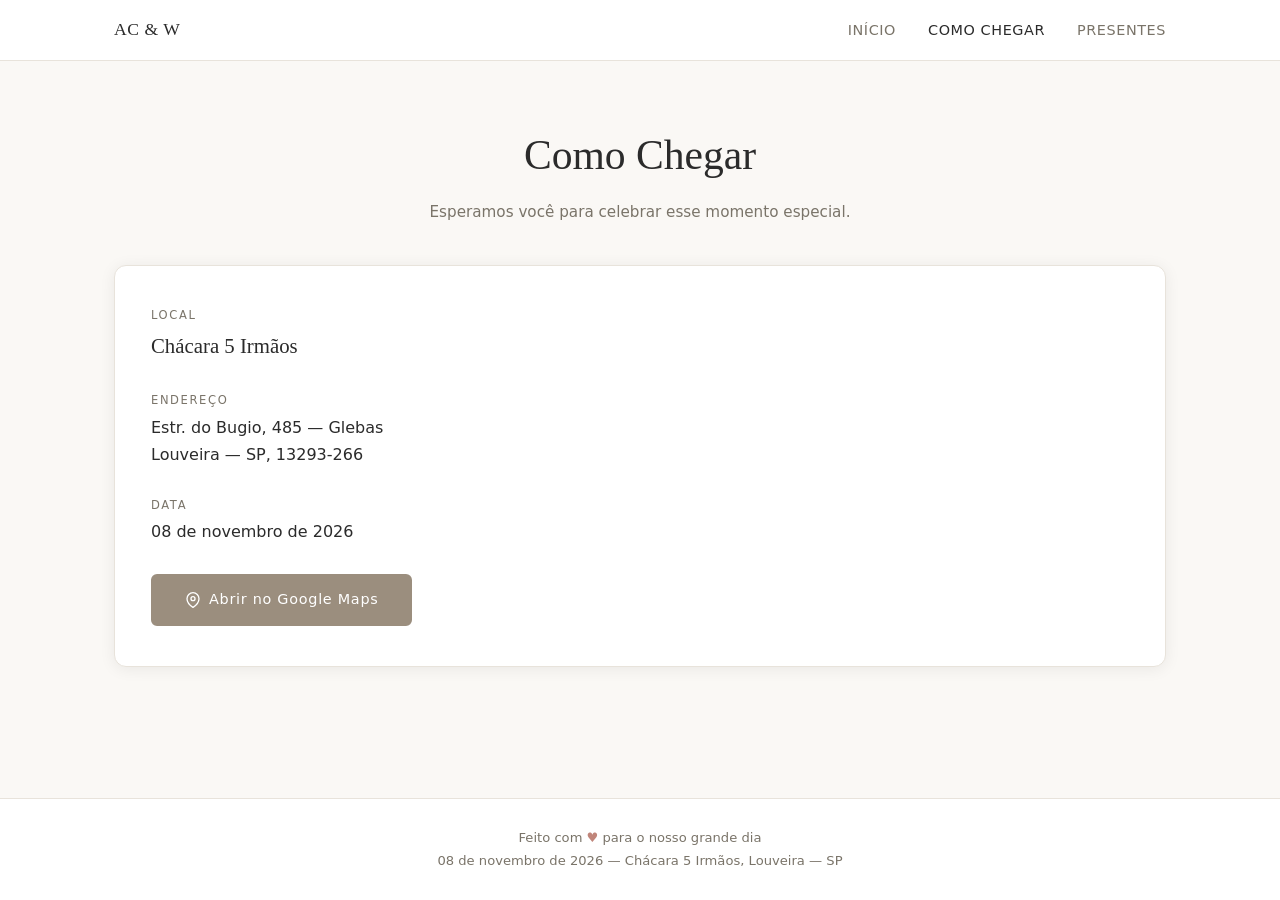
==== como-chegar.html @ 6558b36c "Initial commit" ====
<!DOCTYPE html>
<html lang="pt-BR">
<head>
  <meta charset="UTF-8" />
  <meta name="viewport" content="width=device-width, initial-scale=1.0" />
  <title>Como Chegar — Ana Carolina &amp; Welliton</title>
  <meta name="description" content="Como chegar ao casamento de Ana Carolina e Welliton — Chácara 5 Irmãos, Louveira, São Paulo." />
  <link rel="stylesheet" href="assets/css/style.css" />
</head>
<body>

  <!-- Navegação -->
  <nav class="nav" aria-label="Navegação principal">
    <div class="container nav__inner">
      <a href="index.html" class="nav__brand">AC &amp; W</a>
      <ul class="nav__links">
        <li><a href="index.html">Início</a></li>
        <li><a href="como-chegar.html" class="active" aria-current="page">Como Chegar</a></li>
        <li><a href="presentes.html">Presentes</a></li>
      </ul>
    </div>
  </nav>

  <main>
    <!-- Cabeçalho -->
    <header class="page-header">
      <h1 class="page-header__title">Como Chegar</h1>
      <p class="page-header__sub">Esperamos você para celebrar esse momento especial.</p>
    </header>

    <!-- Conteúdo -->
    <section class="directions-section">
      <div class="container">

        <!-- Card de endereço -->
        <div class="directions-card">

          <div class="directions-info">
            <div class="directions-block">
              <h2 class="directions-heading">Local</h2>
              <p class="directions-place">Chácara 5 Irmãos</p>
            </div>

            <div class="directions-block">
              <h2 class="directions-heading">Endereço</h2>
              <address class="directions-address">
                Estr. do Bugio, 485 — Glebas<br />
                Louveira — SP, 13293-266
              </address>
            </div>

            <div class="directions-block">
              <h2 class="directions-heading">Data</h2>
              <p>08 de novembro de 2026</p>
            </div>

            <a
              href="https://maps.app.goo.gl/1CJWMGiXj3eFifGW7"
              target="_blank"
              rel="noopener noreferrer"
              class="btn btn-primary directions-btn"
            >
              <svg width="16" height="16" viewBox="0 0 24 24" fill="none"
                   stroke="currentColor" stroke-width="2" stroke-linecap="round"
                   stroke-linejoin="round" aria-hidden="true">
                <path d="M21 10c0 7-9 13-9 13S3 17 3 10a9 9 0 0 1 18 0z"/>
                <circle cx="12" cy="10" r="3"/>
              </svg>
              Abrir no Google Maps
            </a>
          </div>

          <!-- Mapa incorporado -->
          <div class="directions-map">
            <iframe
              title="Mapa — Chácara 5 Irmãos, Louveira"
              src="https://maps.google.com/maps?q=Estr.+do+Bugio,+485,+Louveira,+SP,+13293-266&t=&z=15&ie=UTF8&iwloc=&output=embed"
              allowfullscreen
              loading="lazy"
              referrerpolicy="no-referrer-when-downgrade"
            ></iframe>
          </div>

        </div>

      </div>
    </section>
  </main>

  <!-- Rodapé -->
  <footer class="footer">
    <p class="footer__text">
      Feito com <span class="footer__heart" aria-label="amor">♥</span> para o nosso grande dia<br />
      08 de novembro de 2026 &mdash; Chácara 5 Irmãos, Louveira &mdash; SP
    </p>
  </footer>

</body>
</html>
---- assets/css/style.css ----
/* ============================================================
   Site de Casamento — Ana Carolina & Welliton
   Estilo: Moderno e minimalista
   ============================================================ */

/* ---------- Reset & base ---------- */
*, *::before, *::after {
  box-sizing: border-box;
  margin: 0;
  padding: 0;
}

:root {
  --color-bg:       #faf8f5;
  --color-surface:  #ffffff;
  --color-text:     #2b2b2b;
  --color-muted:    #7a7469;
  --color-accent:   #9b8e7e;   /* sage/taupe */
  --color-accent-h: #7a6d5e;   /* hover */
  --color-border:   #e8e3db;
  --color-tag:      #f0ece5;

  --font-sans: "Segoe UI", system-ui, -apple-system, sans-serif;
  --font-serif: Georgia, "Times New Roman", serif;

  --radius: 12px;
  --radius-sm: 6px;
  --shadow: 0 2px 16px rgba(0,0,0,.07);
  --transition: 180ms ease;
}

html {
  font-size: 16px;
  scroll-behavior: smooth;
}

body {
  font-family: var(--font-sans);
  background-color: var(--color-bg);
  color: var(--color-text);
  line-height: 1.65;
  min-height: 100vh;
  display: flex;
  flex-direction: column;
}

img {
  max-width: 100%;
  display: block;
}

a {
  color: var(--color-accent);
  text-decoration: none;
  transition: color var(--transition);
}

a:hover {
  color: var(--color-accent-h);
}

/* ---------- Layout helpers ---------- */
.container {
  width: 100%;
  max-width: 1100px;
  margin: 0 auto;
  padding: 0 24px;
}

main {
  flex: 1;
}

/* ---------- Navigation ---------- */
.nav {
  background: var(--color-surface);
  border-bottom: 1px solid var(--color-border);
  position: sticky;
  top: 0;
  z-index: 100;
}

.nav__inner {
  display: flex;
  align-items: center;
  justify-content: space-between;
  height: 60px;
}

.nav__brand {
  font-family: var(--font-serif);
  font-size: 1.1rem;
  color: var(--color-text);
  letter-spacing: .03em;
}

.nav__links {
  display: flex;
  gap: 32px;
  list-style: none;
}

.nav__links a {
  font-size: .9rem;
  color: var(--color-muted);
  letter-spacing: .04em;
  text-transform: uppercase;
  transition: color var(--transition);
}

.nav__links a:hover,
.nav__links a.active {
  color: var(--color-text);
}

/* ---------- Hero (index.html) ---------- */
.hero {
  display: flex;
  flex-direction: column;
  align-items: center;
  justify-content: center;
  text-align: center;
  padding: 100px 24px 80px;
  gap: 20px;
}

.hero__eyebrow {
  font-size: .8rem;
  letter-spacing: .18em;
  text-transform: uppercase;
  color: var(--color-accent);
}

.hero__names {
  font-family: var(--font-serif);
  font-size: clamp(2.4rem, 6vw, 4rem);
  font-weight: 400;
  line-height: 1.2;
  color: var(--color-text);
}

.hero__ampersand {
  display: block;
  font-size: .55em;
  color: var(--color-accent);
  margin: .1em 0;
}

.hero__divider {
  width: 48px;
  height: 1px;
  background: var(--color-accent);
  margin: 8px auto;
}

.hero__date {
  font-family: var(--font-serif);
  font-size: 1.25rem;
  color: var(--color-text);
  letter-spacing: .04em;
}

.hero__location {
  font-size: .95rem;
  color: var(--color-muted);
  display: flex;
  align-items: center;
  gap: 6px;
  text-decoration: none;
  transition: color var(--transition);
}

.hero__location:hover {
  color: var(--color-accent);
}

.hero__location svg {
  flex-shrink: 0;
}

.hero__cta {
  margin-top: 16px;
}

/* Countdown */
.countdown {
  display: flex;
  gap: 28px;
  justify-content: center;
  flex-wrap: wrap;
  margin-top: 8px;
}

.countdown__item {
  display: flex;
  flex-direction: column;
  align-items: center;
  gap: 2px;
}

.countdown__num {
  font-family: var(--font-serif);
  font-size: 2.4rem;
  line-height: 1;
  color: var(--color-text);
  min-width: 56px;
  text-align: center;
}

.countdown__label {
  font-size: .7rem;
  letter-spacing: .12em;
  text-transform: uppercase;
  color: var(--color-muted);
}

.countdown__sep {
  font-size: 1.8rem;
  color: var(--color-border);
  padding-top: 4px;
}

/* ---------- Buttons ---------- */
.btn {
  display: inline-block;
  padding: 12px 32px;
  border-radius: var(--radius-sm);
  font-size: .9rem;
  font-weight: 500;
  letter-spacing: .05em;
  cursor: pointer;
  transition: background var(--transition), color var(--transition), border-color var(--transition);
  text-decoration: none;
}

.btn-primary {
  background: var(--color-accent);
  color: #fff;
  border: 2px solid var(--color-accent);
}

.btn-primary:hover {
  background: var(--color-accent-h);
  border-color: var(--color-accent-h);
  color: #fff;
}

.btn-outline {
  background: transparent;
  color: var(--color-accent);
  border: 2px solid var(--color-accent);
}

.btn-outline:hover {
  background: var(--color-accent);
  color: #fff;
}

/* ---------- Page header ---------- */
.page-header {
  text-align: center;
  padding: 60px 24px 40px;
}

.page-header__title {
  font-family: var(--font-serif);
  font-size: clamp(1.8rem, 4vw, 2.6rem);
  font-weight: 400;
  color: var(--color-text);
}

.page-header__sub {
  margin-top: 10px;
  color: var(--color-muted);
  font-size: .95rem;
}

/* ---------- Gifts grid (presentes.html) ---------- */
.gifts-section {
  padding: 0 0 80px;
}

#gifts-grid {
  display: grid;
  grid-template-columns: repeat(auto-fill, minmax(260px, 1fr));
  gap: 28px;
}

.gift-card {
  background: var(--color-surface);
  border: 1px solid var(--color-border);
  border-radius: var(--radius);
  overflow: hidden;
  display: flex;
  flex-direction: column;
  box-shadow: var(--shadow);
  transition: transform var(--transition), box-shadow var(--transition);
}

.gift-card:hover {
  transform: translateY(-3px);
  box-shadow: 0 6px 24px rgba(0,0,0,.1);
}

.gift-img-wrap {
  width: 100%;
  aspect-ratio: 4 / 3;
  overflow: hidden;
  background: var(--color-tag);
}

.gift-img-wrap img {
  width: 100%;
  height: 100%;
  object-fit: cover;
  transition: transform 300ms ease;
}

.gift-card:hover .gift-img-wrap img {
  transform: scale(1.04);
}

.gift-body {
  padding: 20px;
  display: flex;
  flex-direction: column;
  flex: 1;
  gap: 8px;
}

.gift-title {
  font-family: var(--font-serif);
  font-size: 1.1rem;
  font-weight: 400;
  color: var(--color-text);
}

.gift-desc {
  font-size: .88rem;
  color: var(--color-muted);
  line-height: 1.55;
  flex: 1;
}

.gift-price {
  font-size: 1.2rem;
  font-weight: 600;
  color: var(--color-text);
}

.gift-body .btn {
  align-self: flex-start;
  margin-top: 4px;
}

.empty-state {
  color: var(--color-muted);
  text-align: center;
  padding: 40px;
  grid-column: 1 / -1;
}

/* ---------- Payment page (pagamento.html) ---------- */
.payment-section {
  display: flex;
  flex-direction: column;
  align-items: center;
  padding: 20px 24px 80px;
  gap: 0;
}

.payment-card {
  background: var(--color-surface);
  border: 1px solid var(--color-border);
  border-radius: var(--radius);
  box-shadow: var(--shadow);
  padding: 40px 36px;
  max-width: 480px;
  width: 100%;
  display: flex;
  flex-direction: column;
  align-items: center;
  gap: 24px;
  text-align: center;
}

.payment-info {
  width: 100%;
}

.payment-gift-title {
  font-family: var(--font-serif);
  font-size: 1.4rem;
  font-weight: 400;
  margin: 6px 0 2px;
}

.payment-gift-price {
  font-size: 1.5rem;
  font-weight: 600;
  color: var(--color-accent);
}

.payment-no-gift {
  color: var(--color-muted);
  font-size: .95rem;
}

.qr-wrapper {
  padding: 16px;
  background: #fff;
  border: 1px solid var(--color-border);
  border-radius: var(--radius-sm);
  display: inline-block;
}

#qrcode img,
#qrcode canvas {
  border-radius: 4px;
}

.pix-label {
  font-size: .8rem;
  letter-spacing: .1em;
  text-transform: uppercase;
  color: var(--color-muted);
  width: 100%;
  text-align: left;
}

.pix-copy-row {
  display: flex;
  gap: 8px;
  width: 100%;
}

#pix-string {
  flex: 1;
  padding: 10px 12px;
  border: 1px solid var(--color-border);
  border-radius: var(--radius-sm);
  font-size: .78rem;
  font-family: monospace;
  color: var(--color-muted);
  background: var(--color-bg);
  overflow: hidden;
  text-overflow: ellipsis;
  white-space: nowrap;
  cursor: text;
  min-width: 0;
}

#copy-btn {
  padding: 10px 20px;
  white-space: nowrap;
  flex-shrink: 0;
}

#copy-feedback {
  font-size: .82rem;
  color: #4a7c59;
  font-weight: 500;
  min-height: 20px;
  transition: opacity var(--transition);
  opacity: 0;
}

#copy-feedback.visible {
  opacity: 1;
}

.payment-back {
  margin-top: 4px;
  font-size: .88rem;
  color: var(--color-muted);
}

.payment-back a {
  color: var(--color-accent);
}

/* ---------- Directions page (como-chegar.html) ---------- */
.directions-section {
  padding: 0 0 80px;
}

.directions-card {
  display: grid;
  grid-template-columns: 1fr 1fr;
  gap: 0;
  background: var(--color-surface);
  border: 1px solid var(--color-border);
  border-radius: var(--radius);
  overflow: hidden;
  box-shadow: var(--shadow);
}

.directions-info {
  padding: 40px 36px;
  display: flex;
  flex-direction: column;
  gap: 28px;
}

.directions-block {
  display: flex;
  flex-direction: column;
  gap: 4px;
}

.directions-heading {
  font-size: .72rem;
  letter-spacing: .14em;
  text-transform: uppercase;
  color: var(--color-muted);
  font-weight: 500;
  font-family: var(--font-sans);
}

.directions-place {
  font-family: var(--font-serif);
  font-size: 1.3rem;
  font-weight: 400;
}

.directions-address {
  font-style: normal;
  line-height: 1.7;
  color: var(--color-text);
}

.directions-btn {
  align-self: flex-start;
  display: inline-flex;
  align-items: center;
  gap: 8px;
  margin-top: auto;
}

.directions-map {
  min-height: 400px;
}

.directions-map iframe {
  width: 100%;
  height: 100%;
  min-height: 400px;
  border: none;
  display: block;
}

@media (max-width: 720px) {
  .directions-card {
    grid-template-columns: 1fr;
  }

  .directions-info {
    padding: 28px 20px;
  }

  .directions-map,
  .directions-map iframe {
    min-height: 300px;
  }
}

/* ---------- Footer ---------- */
.footer {
  background: var(--color-surface);
  border-top: 1px solid var(--color-border);
  text-align: center;
  padding: 28px 24px;
}

.footer__text {
  font-size: .82rem;
  color: var(--color-muted);
  line-height: 1.7;
}

.footer__heart {
  color: #c0857a;
}

/* ---------- Responsive ---------- */
@media (max-width: 600px) {
  .nav__links {
    gap: 18px;
  }

  .nav__links a {
    font-size: .8rem;
  }

  .hero {
    padding: 70px 20px 56px;
  }

  .payment-card {
    padding: 28px 20px;
  }

  .countdown__num {
    font-size: 1.8rem;
    min-width: 42px;
  }

  #gifts-grid {
    grid-template-columns: repeat(auto-fill, minmax(220px, 1fr));
    gap: 18px;
  }
}

@media (max-width: 400px) {
  #gifts-grid {
    grid-template-columns: 1fr;
  }
}
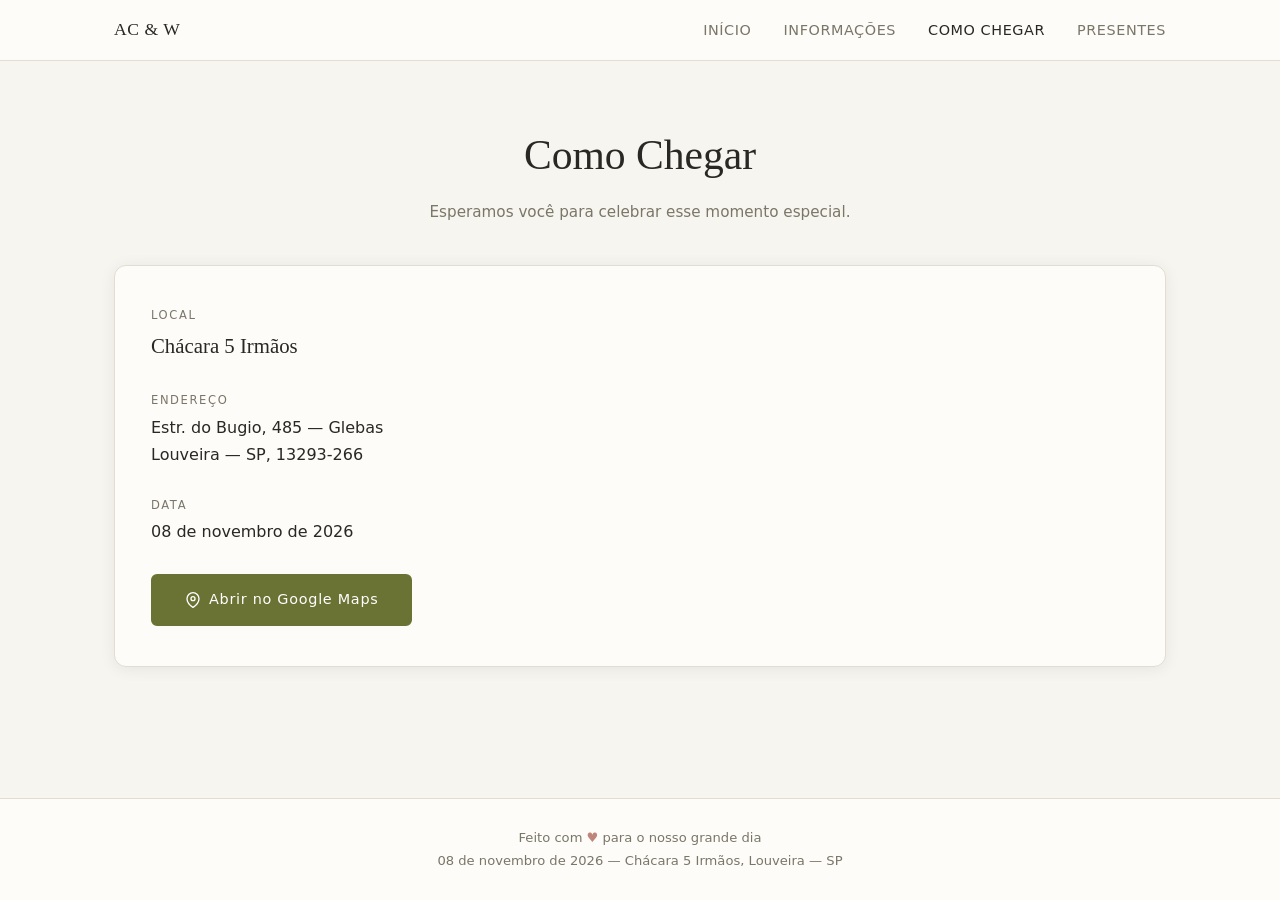
==== commit b2d00372: "Add página Informações" ====
--- a/como-chegar.html
+++ b/como-chegar.html
@@ -15,6 +15,7 @@
       <a href="index.html" class="nav__brand">AC &amp; W</a>
       <ul class="nav__links">
         <li><a href="index.html">Início</a></li>
+        <li><a href="informacoes.html">Informações</a></li>
         <li><a href="como-chegar.html" class="active" aria-current="page">Como Chegar</a></li>
         <li><a href="presentes.html">Presentes</a></li>
       </ul>
--- a/assets/css/style.css
+++ b/assets/css/style.css
@@ -11,14 +11,14 @@
 }
 
 :root {
-  --color-bg:       #faf8f5;
-  --color-surface:  #ffffff;
-  --color-text:     #2b2b2b;
-  --color-muted:    #7a7469;
-  --color-accent:   #9b8e7e;   /* sage/taupe */
-  --color-accent-h: #7a6d5e;   /* hover */
-  --color-border:   #e8e3db;
-  --color-tag:      #f0ece5;
+  --color-bg:       #f7f5ef;
+  --color-surface:  #fdfcf8;
+  --color-text:     #2a2824;
+  --color-muted:    #7a7668;
+  --color-accent:   #6b7334;   /* verde oliva do convite */
+  --color-accent-h: #545c28;   /* hover */
+  --color-border:   #e2ddd3;
+  --color-tag:      #eeeade;
 
   --font-sans: "Segoe UI", system-ui, -apple-system, sans-serif;
   --font-serif: Georgia, "Times New Roman", serif;
@@ -479,6 +479,65 @@
   color: var(--color-accent);
 }
 
+/* ---------- Info page (informacoes.html) ---------- */
+.info-section {
+  padding: 0 0 80px;
+}
+
+.info-grid {
+  display: grid;
+  grid-template-columns: repeat(auto-fill, minmax(240px, 1fr));
+  gap: 24px;
+}
+
+.info-card {
+  background: var(--color-surface);
+  border: 1px solid var(--color-border);
+  border-radius: var(--radius);
+  padding: 36px 28px;
+  display: flex;
+  flex-direction: column;
+  align-items: center;
+  text-align: center;
+  gap: 10px;
+  box-shadow: var(--shadow);
+}
+
+.info-icon {
+  width: 56px;
+  height: 56px;
+  border-radius: 50%;
+  background: var(--color-tag);
+  display: flex;
+  align-items: center;
+  justify-content: center;
+  color: var(--color-accent);
+  margin-bottom: 4px;
+  flex-shrink: 0;
+}
+
+.info-label {
+  font-family: var(--font-sans);
+  font-size: .7rem;
+  font-weight: 500;
+  letter-spacing: .14em;
+  text-transform: uppercase;
+  color: var(--color-muted);
+}
+
+.info-value {
+  font-family: var(--font-serif);
+  font-size: 1.2rem;
+  font-weight: 400;
+  color: var(--color-text);
+  line-height: 1.3;
+}
+
+.info-detail {
+  font-size: .85rem;
+  color: var(--color-muted);
+}
+
 /* ---------- Directions page (como-chegar.html) ---------- */
 .directions-section {
   padding: 0 0 80px;
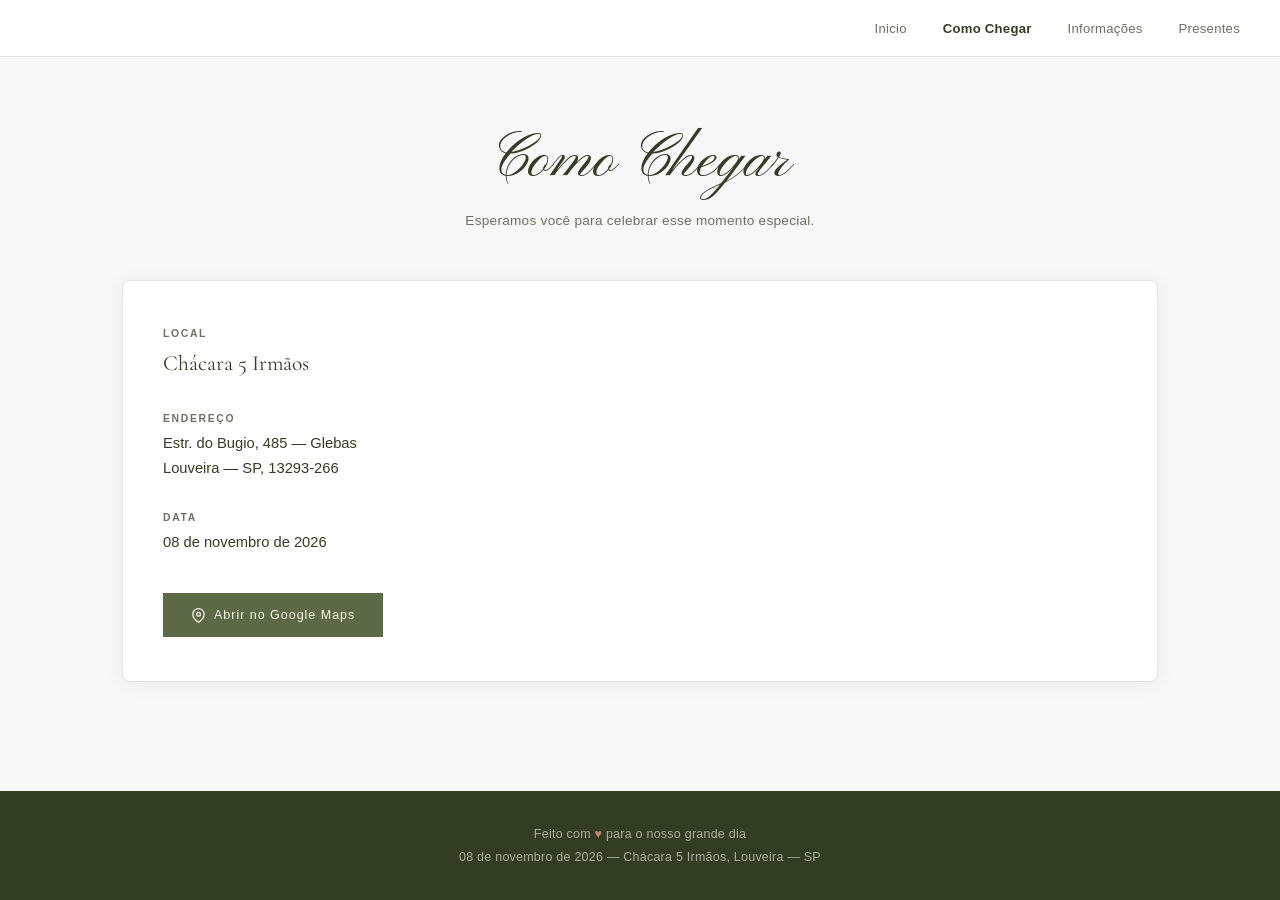
==== commit d39e891a: "Updated site" ====
--- a/como-chegar.html
+++ b/como-chegar.html
@@ -9,31 +9,26 @@
 </head>
 <body>
 
-  <!-- Navegação -->
   <nav class="nav" aria-label="Navegação principal">
-    <div class="container nav__inner">
-      <a href="index.html" class="nav__brand">AC &amp; W</a>
+    <div class="nav__inner">
       <ul class="nav__links">
-        <li><a href="index.html">Início</a></li>
+        <li><a href="index.html">Inicio</a></li>
+        <li><a href="como-chegar.html" class="active" aria-current="page">Como Chegar</a></li>
         <li><a href="informacoes.html">Informações</a></li>
-        <li><a href="como-chegar.html" class="active" aria-current="page">Como Chegar</a></li>
         <li><a href="presentes.html">Presentes</a></li>
       </ul>
     </div>
   </nav>
 
   <main>
-    <!-- Cabeçalho -->
     <header class="page-header">
       <h1 class="page-header__title">Como Chegar</h1>
       <p class="page-header__sub">Esperamos você para celebrar esse momento especial.</p>
     </header>
 
-    <!-- Conteúdo -->
     <section class="directions-section">
       <div class="container">
 
-        <!-- Card de endereço -->
         <div class="directions-card">
 
           <div class="directions-info">
@@ -52,7 +47,7 @@
 
             <div class="directions-block">
               <h2 class="directions-heading">Data</h2>
-              <p>08 de novembro de 2026</p>
+              <p style="font-family: var(--font-ui); font-size: .92rem; color: var(--color-text);">08 de novembro de 2026</p>
             </div>
 
             <a
@@ -61,7 +56,7 @@
               rel="noopener noreferrer"
               class="btn btn-primary directions-btn"
             >
-              <svg width="16" height="16" viewBox="0 0 24 24" fill="none"
+              <svg width="15" height="15" viewBox="0 0 24 24" fill="none"
                    stroke="currentColor" stroke-width="2" stroke-linecap="round"
                    stroke-linejoin="round" aria-hidden="true">
                 <path d="M21 10c0 7-9 13-9 13S3 17 3 10a9 9 0 0 1 18 0z"/>
@@ -71,7 +66,6 @@
             </a>
           </div>
 
-          <!-- Mapa incorporado -->
           <div class="directions-map">
             <iframe
               title="Mapa — Chácara 5 Irmãos, Louveira"
@@ -88,7 +82,6 @@
     </section>
   </main>
 
-  <!-- Rodapé -->
   <footer class="footer">
     <p class="footer__text">
       Feito com <span class="footer__heart" aria-label="amor">♥</span> para o nosso grande dia<br />
--- a/assets/css/style.css
+++ b/assets/css/style.css
@@ -1,7 +1,8 @@
 /* ============================================================
    Site de Casamento — Ana Carolina & Welliton
-   Estilo: Moderno e minimalista
    ============================================================ */
+
+@import url('https://fonts.googleapis.com/css2?family=Pinyon+Script&family=Cormorant+Garamond:ital,wght@0,300;0,400;1,300;1,400&display=swap');
 
 /* ---------- Reset & base ---------- */
 *, *::before, *::after {
@@ -11,21 +12,24 @@
 }
 
 :root {
-  --color-bg:       #f7f5ef;
-  --color-surface:  #fdfcf8;
-  --color-text:     #2a2824;
-  --color-muted:    #7a7668;
-  --color-accent:   #6b7334;   /* verde oliva do convite */
-  --color-accent-h: #545c28;   /* hover */
-  --color-border:   #e2ddd3;
+  --color-bg:       #f8f8f8;
+  --color-surface:  #ffffff;
+  --color-text:     #333d23;
+  --color-muted:    #6b7260;
+  --color-accent:   #5b6946;
+  --color-accent-h: #4a5637;
+  --color-dark:     #333d23;
+  --color-dark-text:#fefaee;
+  --color-border:   #e4e4e0;
   --color-tag:      #eeeade;
 
-  --font-sans: "Segoe UI", system-ui, -apple-system, sans-serif;
-  --font-serif: Georgia, "Times New Roman", serif;
-
-  --radius: 12px;
-  --radius-sm: 6px;
-  --shadow: 0 2px 16px rgba(0,0,0,.07);
+  --font-script: 'Pinyon Script', cursive;
+  --font-serif:  'Cormorant Garamond', Georgia, serif;
+  --font-ui:     -apple-system, BlinkMacSystemFont, "Segoe UI", sans-serif;
+
+  --radius: 8px;
+  --radius-sm: 4px;
+  --shadow: 0 2px 20px rgba(0,0,0,.06);
   --transition: 180ms ease;
 }
 
@@ -35,7 +39,7 @@
 }
 
 body {
-  font-family: var(--font-sans);
+  font-family: var(--font-ui);
   background-color: var(--color-bg);
   color: var(--color-text);
   line-height: 1.65;
@@ -44,32 +48,24 @@
   flex-direction: column;
 }
 
-img {
-  max-width: 100%;
-  display: block;
-}
+img { max-width: 100%; display: block; }
 
 a {
   color: var(--color-accent);
   text-decoration: none;
   transition: color var(--transition);
 }
-
-a:hover {
-  color: var(--color-accent-h);
-}
+a:hover { color: var(--color-accent-h); }
 
 /* ---------- Layout helpers ---------- */
 .container {
   width: 100%;
   max-width: 1100px;
   margin: 0 auto;
-  padding: 0 24px;
-}
-
-main {
-  flex: 1;
-}
+  padding: 0 32px;
+}
+
+main { flex: 1; }
 
 /* ---------- Navigation ---------- */
 .nav {
@@ -83,207 +79,287 @@
 .nav__inner {
   display: flex;
   align-items: center;
-  justify-content: space-between;
-  height: 60px;
-}
-
-.nav__brand {
-  font-family: var(--font-serif);
-  font-size: 1.1rem;
-  color: var(--color-text);
-  letter-spacing: .03em;
+  justify-content: flex-end;
+  height: 56px;
+  padding: 0 40px;
 }
 
 .nav__links {
   display: flex;
-  gap: 32px;
+  gap: 36px;
   list-style: none;
 }
 
 .nav__links a {
-  font-size: .9rem;
-  color: var(--color-muted);
-  letter-spacing: .04em;
-  text-transform: uppercase;
+  font-family: var(--font-ui);
+  font-size: .82rem;
+  color: var(--color-muted);
+  letter-spacing: .02em;
+  font-weight: 400;
   transition: color var(--transition);
 }
 
 .nav__links a:hover,
 .nav__links a.active {
   color: var(--color-text);
-}
-
-/* ---------- Hero (index.html) ---------- */
+  font-weight: 600;
+}
+
+/* ---------- Hero — two-column ---------- */
 .hero {
-  display: flex;
-  flex-direction: column;
+  display: grid;
+  grid-template-columns: 1fr 1fr;
+  min-height: calc(100vh - 56px);
+  background: var(--color-bg);
+  overflow: hidden;
+}
+
+.hero__image {
+  display: flex;
   align-items: center;
   justify-content: center;
-  text-align: center;
-  padding: 100px 24px 80px;
+  padding: 40px 20px 40px 60px;
+  overflow: hidden;
+}
+
+.hero__image img {
+  width: 100%;
+  max-width: 520px;
+  height: auto;
+  object-fit: contain;
+  object-position: center;
+}
+
+.hero__content {
+  display: flex;
+  flex-direction: column;
+  align-items: center;
+  justify-content: center;
+  text-align: center;
+  padding: 80px 60px 80px 20px;
   gap: 20px;
 }
 
 .hero__eyebrow {
-  font-size: .8rem;
-  letter-spacing: .18em;
-  text-transform: uppercase;
-  color: var(--color-accent);
+  font-family: var(--font-ui);
+  font-size: clamp(1rem, 1.8vw, 1.65rem);
+  letter-spacing: .22em;
+  text-transform: uppercase;
+  color: var(--color-text);
+  font-weight: 400;
 }
 
 .hero__names {
+  display: flex;
+  flex-direction: column;
+  align-items: center;
+  gap: 0;
+  line-height: 1;
+}
+
+.hero__name-line {
+  font-family: var(--font-script);
+  font-size: clamp(3.5rem, 7.8vw, 7.2rem);
+  font-weight: 400;
+  color: var(--color-text);
+  display: block;
+  line-height: 1.15;
+}
+
+.hero__ampersand {
+  font-family: var(--font-script);
+  font-size: clamp(2.8rem, 6vw, 5.5rem);
+  color: var(--color-text);
+  display: block;
+  line-height: 1.3;
+}
+
+.hero__tagline {
   font-family: var(--font-serif);
-  font-size: clamp(2.4rem, 6vw, 4rem);
+  font-size: clamp(1rem, 1.8vw, 1.65rem);
+  letter-spacing: .12em;
+  text-transform: uppercase;
+  color: var(--color-text);
+  font-weight: 400;
+  font-style: italic;
+}
+
+.hero__date-btn {
+  display: inline-block;
+  background: var(--color-accent);
+  color: var(--color-dark-text);
+  font-family: var(--font-ui);
+  font-size: clamp(1rem, 1.8vw, 1.65rem);
+  letter-spacing: .14em;
+  text-transform: uppercase;
+  font-weight: 400;
+  padding: 20px 48px;
+  text-decoration: none;
+  transition: background var(--transition);
+  margin-top: 4px;
+}
+
+.hero__date-btn:hover {
+  background: var(--color-accent-h);
+  color: var(--color-dark-text);
+}
+
+/* ---------- Dark band (section 2) ---------- */
+.dark-band {
+  background: var(--color-dark);
+  display: flex;
+  flex-direction: column;
+  align-items: center;
+  justify-content: center;
+  text-align: center;
+  padding: 64px 32px;
+  gap: 16px;
+  position: relative;
+  overflow: hidden;
+}
+
+.dark-band__flower {
+  width: 160px;
+  height: auto;
+  margin-bottom: 8px;
+}
+
+.dark-band__title {
+  font-family: var(--font-ui);
+  font-size: clamp(2rem, 4vw, 3.7rem);
+  letter-spacing: .12em;
+  text-transform: uppercase;
+  color: var(--color-dark-text);
   font-weight: 400;
   line-height: 1.2;
-  color: var(--color-text);
-}
-
-.hero__ampersand {
-  display: block;
-  font-size: .55em;
-  color: var(--color-accent);
-  margin: .1em 0;
-}
-
-.hero__divider {
-  width: 48px;
-  height: 1px;
-  background: var(--color-accent);
-  margin: 8px auto;
-}
-
-.hero__date {
-  font-family: var(--font-serif);
-  font-size: 1.25rem;
-  color: var(--color-text);
-  letter-spacing: .04em;
-}
-
-.hero__location {
-  font-size: .95rem;
-  color: var(--color-muted);
-  display: flex;
-  align-items: center;
-  gap: 6px;
-  text-decoration: none;
-  transition: color var(--transition);
-}
-
-.hero__location:hover {
-  color: var(--color-accent);
-}
-
-.hero__location svg {
-  flex-shrink: 0;
-}
-
-.hero__cta {
-  margin-top: 16px;
-}
-
-/* Countdown */
+}
+
+.dark-band__sub {
+  font-family: var(--font-ui);
+  font-size: clamp(1.1rem, 2.2vw, 2rem);
+  letter-spacing: .14em;
+  text-transform: uppercase;
+  color: rgba(254,250,238,.7);
+  font-weight: 400;
+}
+
+/* ---------- Countdown ---------- */
+.countdown-section {
+  text-align: center;
+  padding: 56px 24px 64px;
+  background: var(--color-bg);
+}
+
+.countdown-section__label {
+  font-family: var(--font-ui);
+  font-size: .65rem;
+  letter-spacing: .2em;
+  text-transform: uppercase;
+  color: var(--color-muted);
+  margin-bottom: 28px;
+}
+
 .countdown {
   display: flex;
-  gap: 28px;
+  gap: 36px;
   justify-content: center;
   flex-wrap: wrap;
-  margin-top: 8px;
 }
 
 .countdown__item {
   display: flex;
   flex-direction: column;
   align-items: center;
-  gap: 2px;
+  gap: 6px;
 }
 
 .countdown__num {
   font-family: var(--font-serif);
-  font-size: 2.4rem;
+  font-size: 2.8rem;
   line-height: 1;
   color: var(--color-text);
-  min-width: 56px;
+  font-weight: 300;
+  min-width: 64px;
   text-align: center;
 }
 
 .countdown__label {
-  font-size: .7rem;
-  letter-spacing: .12em;
+  font-family: var(--font-ui);
+  font-size: .6rem;
+  letter-spacing: .16em;
   text-transform: uppercase;
   color: var(--color-muted);
 }
 
 .countdown__sep {
-  font-size: 1.8rem;
+  font-size: 2rem;
   color: var(--color-border);
-  padding-top: 4px;
+  align-self: flex-start;
+  padding-top: 8px;
 }
 
 /* ---------- Buttons ---------- */
 .btn {
   display: inline-block;
-  padding: 12px 32px;
-  border-radius: var(--radius-sm);
-  font-size: .9rem;
-  font-weight: 500;
-  letter-spacing: .05em;
+  padding: 12px 28px;
+  font-family: var(--font-ui);
+  font-size: .78rem;
+  font-weight: 400;
+  letter-spacing: .08em;
   cursor: pointer;
-  transition: background var(--transition), color var(--transition), border-color var(--transition);
+  transition: background var(--transition), color var(--transition);
   text-decoration: none;
 }
 
 .btn-primary {
   background: var(--color-accent);
-  color: #fff;
-  border: 2px solid var(--color-accent);
-}
-
+  color: var(--color-dark-text);
+  border: none;
+}
 .btn-primary:hover {
   background: var(--color-accent-h);
-  border-color: var(--color-accent-h);
-  color: #fff;
+  color: var(--color-dark-text);
 }
 
 .btn-outline {
   background: transparent;
   color: var(--color-accent);
-  border: 2px solid var(--color-accent);
-}
-
+  border: 1.5px solid var(--color-accent);
+}
 .btn-outline:hover {
   background: var(--color-accent);
-  color: #fff;
+  color: var(--color-dark-text);
 }
 
 /* ---------- Page header ---------- */
 .page-header {
   text-align: center;
-  padding: 60px 24px 40px;
+  padding: 72px 24px 48px;
 }
 
 .page-header__title {
-  font-family: var(--font-serif);
-  font-size: clamp(1.8rem, 4vw, 2.6rem);
-  font-weight: 400;
-  color: var(--color-text);
+  font-family: var(--font-script);
+  font-size: clamp(2.4rem, 5vw, 3.8rem);
+  font-weight: 400;
+  color: var(--color-text);
+  line-height: 1.1;
 }
 
 .page-header__sub {
-  margin-top: 10px;
-  color: var(--color-muted);
-  font-size: .95rem;
-}
-
-/* ---------- Gifts grid (presentes.html) ---------- */
-.gifts-section {
-  padding: 0 0 80px;
-}
+  margin-top: 14px;
+  color: var(--color-muted);
+  font-family: var(--font-ui);
+  font-size: .85rem;
+  letter-spacing: .02em;
+}
+
+/* ---------- Gifts grid ---------- */
+.gifts-section { padding: 0 0 80px; }
 
 #gifts-grid {
   display: grid;
   grid-template-columns: repeat(auto-fill, minmax(260px, 1fr));
-  gap: 28px;
+  gap: 24px;
 }
 
 .gift-card {
@@ -296,10 +372,9 @@
   box-shadow: var(--shadow);
   transition: transform var(--transition), box-shadow var(--transition);
 }
-
 .gift-card:hover {
   transform: translateY(-3px);
-  box-shadow: 0 6px 24px rgba(0,0,0,.1);
+  box-shadow: 0 8px 28px rgba(0,0,0,.09);
 }
 
 .gift-img-wrap {
@@ -308,17 +383,13 @@
   overflow: hidden;
   background: var(--color-tag);
 }
-
 .gift-img-wrap img {
   width: 100%;
   height: 100%;
   object-fit: cover;
   transition: transform 300ms ease;
 }
-
-.gift-card:hover .gift-img-wrap img {
-  transform: scale(1.04);
-}
+.gift-card:hover .gift-img-wrap img { transform: scale(1.04); }
 
 .gift-body {
   padding: 20px;
@@ -336,37 +407,36 @@
 }
 
 .gift-desc {
-  font-size: .88rem;
+  font-size: .87rem;
   color: var(--color-muted);
   line-height: 1.55;
   flex: 1;
+  font-family: var(--font-ui);
 }
 
 .gift-price {
-  font-size: 1.2rem;
+  font-size: 1.1rem;
   font-weight: 600;
   color: var(--color-text);
-}
-
-.gift-body .btn {
-  align-self: flex-start;
-  margin-top: 4px;
-}
+  font-family: var(--font-ui);
+}
+
+.gift-body .btn { align-self: flex-start; margin-top: 4px; }
 
 .empty-state {
   color: var(--color-muted);
   text-align: center;
   padding: 40px;
   grid-column: 1 / -1;
-}
-
-/* ---------- Payment page (pagamento.html) ---------- */
+  font-family: var(--font-ui);
+}
+
+/* ---------- Payment page ---------- */
 .payment-section {
   display: flex;
   flex-direction: column;
   align-items: center;
   padding: 20px 24px 80px;
-  gap: 0;
 }
 
 .payment-card {
@@ -374,7 +444,7 @@
   border: 1px solid var(--color-border);
   border-radius: var(--radius);
   box-shadow: var(--shadow);
-  padding: 40px 36px;
+  padding: 44px 40px;
   max-width: 480px;
   width: 100%;
   display: flex;
@@ -384,26 +454,27 @@
   text-align: center;
 }
 
-.payment-info {
-  width: 100%;
-}
+.payment-info { width: 100%; }
 
 .payment-gift-title {
   font-family: var(--font-serif);
-  font-size: 1.4rem;
-  font-weight: 400;
-  margin: 6px 0 2px;
+  font-size: 1.5rem;
+  font-weight: 400;
+  margin: 8px 0 4px;
+  color: var(--color-text);
 }
 
 .payment-gift-price {
-  font-size: 1.5rem;
+  font-size: 1.6rem;
   font-weight: 600;
   color: var(--color-accent);
+  font-family: var(--font-ui);
 }
 
 .payment-no-gift {
   color: var(--color-muted);
-  font-size: .95rem;
+  font-size: .9rem;
+  font-family: var(--font-ui);
 }
 
 .qr-wrapper {
@@ -414,32 +485,26 @@
   display: inline-block;
 }
 
-#qrcode img,
-#qrcode canvas {
-  border-radius: 4px;
-}
+#qrcode img, #qrcode canvas { border-radius: 4px; }
 
 .pix-label {
-  font-size: .8rem;
-  letter-spacing: .1em;
+  font-family: var(--font-ui);
+  font-size: .7rem;
+  letter-spacing: .12em;
   text-transform: uppercase;
   color: var(--color-muted);
   width: 100%;
   text-align: left;
 }
 
-.pix-copy-row {
-  display: flex;
-  gap: 8px;
-  width: 100%;
-}
+.pix-copy-row { display: flex; gap: 8px; width: 100%; }
 
 #pix-string {
   flex: 1;
   padding: 10px 12px;
   border: 1px solid var(--color-border);
   border-radius: var(--radius-sm);
-  font-size: .78rem;
+  font-size: .76rem;
   font-family: monospace;
   color: var(--color-muted);
   background: var(--color-bg);
@@ -450,44 +515,34 @@
   min-width: 0;
 }
 
-#copy-btn {
-  padding: 10px 20px;
-  white-space: nowrap;
-  flex-shrink: 0;
-}
+#copy-btn { padding: 10px 20px; white-space: nowrap; flex-shrink: 0; }
 
 #copy-feedback {
   font-size: .82rem;
-  color: #4a7c59;
+  color: var(--color-accent);
   font-weight: 500;
   min-height: 20px;
   transition: opacity var(--transition);
   opacity: 0;
-}
-
-#copy-feedback.visible {
-  opacity: 1;
-}
+  font-family: var(--font-ui);
+}
+#copy-feedback.visible { opacity: 1; }
 
 .payment-back {
   margin-top: 4px;
-  font-size: .88rem;
-  color: var(--color-muted);
-}
-
-.payment-back a {
-  color: var(--color-accent);
-}
-
-/* ---------- Info page (informacoes.html) ---------- */
-.info-section {
-  padding: 0 0 80px;
-}
+  font-size: .85rem;
+  color: var(--color-muted);
+  font-family: var(--font-ui);
+}
+.payment-back a { color: var(--color-accent); }
+
+/* ---------- Info page ---------- */
+.info-section { padding: 0 0 80px; }
 
 .info-grid {
   display: grid;
   grid-template-columns: repeat(auto-fill, minmax(240px, 1fr));
-  gap: 24px;
+  gap: 20px;
 }
 
 .info-card {
@@ -504,8 +559,8 @@
 }
 
 .info-icon {
-  width: 56px;
-  height: 56px;
+  width: 52px;
+  height: 52px;
   border-radius: 50%;
   background: var(--color-tag);
   display: flex;
@@ -517,10 +572,10 @@
 }
 
 .info-label {
-  font-family: var(--font-sans);
-  font-size: .7rem;
-  font-weight: 500;
-  letter-spacing: .14em;
+  font-family: var(--font-ui);
+  font-size: .65rem;
+  font-weight: 600;
+  letter-spacing: .16em;
   text-transform: uppercase;
   color: var(--color-muted);
 }
@@ -534,19 +589,17 @@
 }
 
 .info-detail {
-  font-size: .85rem;
-  color: var(--color-muted);
-}
-
-/* ---------- Directions page (como-chegar.html) ---------- */
-.directions-section {
-  padding: 0 0 80px;
-}
+  font-family: var(--font-ui);
+  font-size: .82rem;
+  color: var(--color-muted);
+}
+
+/* ---------- Directions page ---------- */
+.directions-section { padding: 0 0 80px; }
 
 .directions-card {
   display: grid;
   grid-template-columns: 1fr 1fr;
-  gap: 0;
   background: var(--color-surface);
   border: 1px solid var(--color-border);
   border-radius: var(--radius);
@@ -555,30 +608,26 @@
 }
 
 .directions-info {
-  padding: 40px 36px;
+  padding: 44px 40px;
   display: flex;
   flex-direction: column;
   gap: 28px;
 }
 
-.directions-block {
-  display: flex;
-  flex-direction: column;
-  gap: 4px;
-}
+.directions-block { display: flex; flex-direction: column; gap: 4px; }
 
 .directions-heading {
-  font-size: .72rem;
-  letter-spacing: .14em;
-  text-transform: uppercase;
-  color: var(--color-muted);
-  font-weight: 500;
-  font-family: var(--font-sans);
+  font-family: var(--font-ui);
+  font-size: .65rem;
+  letter-spacing: .16em;
+  text-transform: uppercase;
+  color: var(--color-muted);
+  font-weight: 600;
 }
 
 .directions-place {
   font-family: var(--font-serif);
-  font-size: 1.3rem;
+  font-size: 1.35rem;
   font-weight: 400;
 }
 
@@ -586,6 +635,8 @@
   font-style: normal;
   line-height: 1.7;
   color: var(--color-text);
+  font-family: var(--font-ui);
+  font-size: .92rem;
 }
 
 .directions-btn {
@@ -596,10 +647,7 @@
   margin-top: auto;
 }
 
-.directions-map {
-  min-height: 400px;
-}
-
+.directions-map { min-height: 400px; }
 .directions-map iframe {
   width: 100%;
   height: 100%;
@@ -608,70 +656,55 @@
   display: block;
 }
 
-@media (max-width: 720px) {
-  .directions-card {
-    grid-template-columns: 1fr;
-  }
-
-  .directions-info {
-    padding: 28px 20px;
-  }
-
-  .directions-map,
-  .directions-map iframe {
-    min-height: 300px;
-  }
-}
-
 /* ---------- Footer ---------- */
 .footer {
-  background: var(--color-surface);
-  border-top: 1px solid var(--color-border);
-  text-align: center;
-  padding: 28px 24px;
+  background: var(--color-dark);
+  text-align: center;
+  padding: 32px 24px;
 }
 
 .footer__text {
-  font-size: .82rem;
-  color: var(--color-muted);
-  line-height: 1.7;
-}
-
-.footer__heart {
-  color: #c0857a;
-}
+  font-family: var(--font-ui);
+  font-size: .78rem;
+  color: rgba(254,250,238,.6);
+  line-height: 1.8;
+  letter-spacing: .02em;
+}
+
+.footer__heart { color: #c0857a; }
 
 /* ---------- Responsive ---------- */
+@media (max-width: 900px) {
+  .hero {
+    grid-template-columns: 1fr;
+    min-height: auto;
+  }
+  .hero__image {
+    padding: 40px 40px 0;
+    justify-content: center;
+  }
+  .hero__image img { max-width: 320px; }
+  .hero__content { padding: 40px 32px 60px; }
+  .directions-card { grid-template-columns: 1fr; }
+  .directions-info { padding: 32px 24px; }
+  .directions-map, .directions-map iframe { min-height: 300px; }
+}
+
 @media (max-width: 600px) {
-  .nav__links {
-    gap: 18px;
-  }
-
-  .nav__links a {
-    font-size: .8rem;
-  }
-
-  .hero {
-    padding: 70px 20px 56px;
-  }
-
-  .payment-card {
-    padding: 28px 20px;
-  }
-
-  .countdown__num {
-    font-size: 1.8rem;
-    min-width: 42px;
-  }
-
-  #gifts-grid {
-    grid-template-columns: repeat(auto-fill, minmax(220px, 1fr));
-    gap: 18px;
-  }
+  .nav__inner { padding: 0 20px; }
+  .nav__links { gap: 18px; }
+  .nav__links a { font-size: .75rem; }
+  .hero__content { padding: 32px 20px 48px; gap: 16px; }
+  .hero__name-line { font-size: clamp(3rem, 13vw, 4.2rem); }
+  .hero__date-btn { padding: 16px 32px; }
+  .countdown { gap: 20px; }
+  .countdown__num { font-size: 2rem; min-width: 44px; }
+  .payment-card { padding: 28px 20px; }
+  #gifts-grid { grid-template-columns: repeat(auto-fill, minmax(220px, 1fr)); gap: 16px; }
+  .dark-band { padding: 48px 24px; }
+  .dark-band__flower { width: 120px; }
 }
 
 @media (max-width: 400px) {
-  #gifts-grid {
-    grid-template-columns: 1fr;
-  }
-}
+  #gifts-grid { grid-template-columns: 1fr; }
+}
